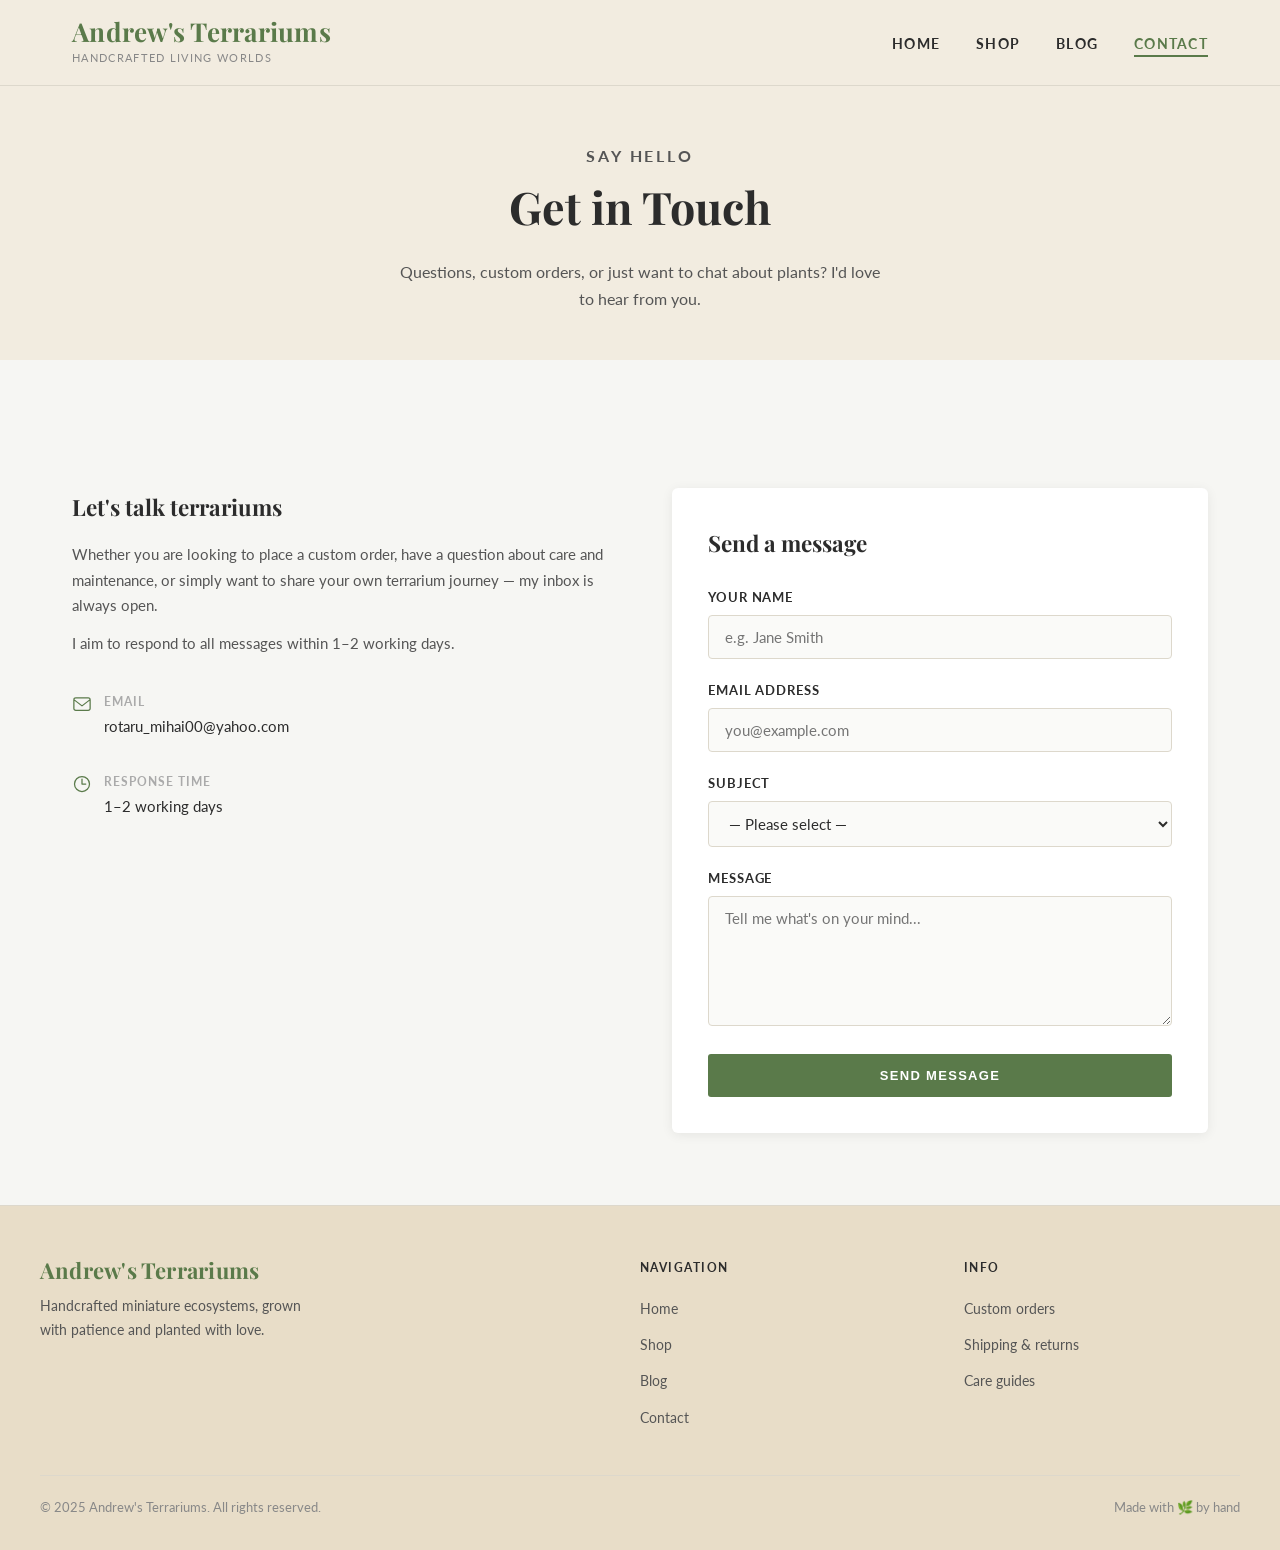
==== contact.html @ 7721b7fc "Initial commit: Andrew's Terrariums website" ====
<!DOCTYPE html>
<html lang="en">
<head>
  <meta charset="UTF-8" />
  <meta name="viewport" content="width=device-width, initial-scale=1.0" />
  <title>Contact — Andrew's Terrariums</title>
  <link rel="stylesheet" href="style.css" />
</head>
<body>


  <header>
    <div class="header-inner">
      <a href="index.html" class="logo">
        <span class="logo-name">Andrew's Terrariums</span>
        <span class="logo-tagline">Handcrafted living worlds</span>
      </a>
      <nav>
        <button class="hamburger" aria-label="Toggle menu" onclick="this.nextElementSibling.classList.toggle('open')">
          <span></span><span></span><span></span>
        </button>
        <ul>
          <li><a href="index.html">Home</a></li>
          <li><a href="shop.html">Shop</a></li>
          <li><a href="blog.html">Blog</a></li>
          <li><a href="contact.html" class="active">Contact</a></li>
        </ul>
      </nav>
    </div>
  </header>

  <!-- Page Header -->
  <div class="page-header">
    <p class="section-label">Say hello</p>
    <h1>Get in Touch</h1>
    <p>Questions, custom orders, or just want to chat about plants? I'd love to hear from you.</p>
  </div>

  <!-- Contact Content -->
  <section>
    <div class="page-content">
      <div class="contact-grid">

        <!-- Left: Info -->
        <div class="contact-info">
          <h3>Let's talk terrariums</h3>
          <p>Whether you are looking to place a custom order, have a question about care and maintenance, or simply want to share your own terrarium journey — my inbox is always open.</p>
          <p>I aim to respond to all messages within 1–2 working days.</p>

          <div style="margin-top:36px;">

            <div class="contact-detail">
              <div class="contact-detail-icon">
                <svg xmlns="http://www.w3.org/2000/svg" width="20" height="20" fill="none" viewBox="0 0 24 24" stroke="currentColor" stroke-width="1.5"><path stroke-linecap="round" stroke-linejoin="round" d="M21.75 6.75v10.5a2.25 2.25 0 01-2.25 2.25H4.5a2.25 2.25 0 01-2.25-2.25V6.75m19.5 0A2.25 2.25 0 0019.5 4.5h-15a2.25 2.25 0 00-2.25 2.25m19.5 0l-9.75 7.5-9.75-7.5"/></svg>
              </div>
              <div>
                <p style="font-size:12px;font-weight:700;letter-spacing:.08em;text-transform:uppercase;color:#aaa;margin-bottom:2px;">Email</p>
                <p style="font-size:15px;color:var(--text-dark);">rotaru_mihai00@yahoo.com</p>
              </div>
            </div>

            <div class="contact-detail">
              <div class="contact-detail-icon">
                <svg xmlns="http://www.w3.org/2000/svg" width="20" height="20" fill="none" viewBox="0 0 24 24" stroke="currentColor" stroke-width="1.5"><path stroke-linecap="round" stroke-linejoin="round" d="M12 6v6h4.5m4.5 0a9 9 0 11-18 0 9 9 0 0118 0z"/></svg>
              </div>
              <div>
                <p style="font-size:12px;font-weight:700;letter-spacing:.08em;text-transform:uppercase;color:#aaa;margin-bottom:2px;">Response time</p>
                <p style="font-size:15px;color:var(--text-dark);">1–2 working days</p>
              </div>
            </div>

          </div>

        </div>

        <!-- Right: Form -->
        <div>
          <div class="contact-form-card">
            <h3>Send a message</h3>
            <form action="#" method="post" onsubmit="handleForm(event)">

              <div class="form-group">
                <label for="name">Your name</label>
                <input type="text" id="name" name="name" placeholder="e.g. Jane Smith" required />
              </div>

              <div class="form-group">
                <label for="email">Email address</label>
                <input type="email" id="email" name="email" placeholder="you@example.com" required />
              </div>

              <div class="form-group">
                <label for="subject">Subject</label>
                <select id="subject" name="subject">
                  <option value="">— Please select —</option>
                  <option value="order">Placing an order</option>
                  <option value="custom">Custom terrarium enquiry</option>
                  <option value="care">Plant care question</option>
                  <option value="shipping">Shipping & delivery</option>
                  <option value="other">Something else</option>
                </select>
              </div>

              <div class="form-group">
                <label for="message">Message</label>
                <textarea id="message" name="message" placeholder="Tell me what's on your mind..." required></textarea>
              </div>

              <button type="submit" class="btn" style="width:100%;padding:14px;">Send message</button>

            </form>

            <!-- Success state (hidden until form submitted) -->
            <div id="form-success" style="display:none;margin-top:20px;padding:18px 20px;background:#edf5e8;border:1px solid #b8d4a4;border-radius:4px;">
              <p style="font-weight:700;color:var(--accent-green);margin-bottom:4px;">Message sent!</p>
              <p style="font-size:14px;color:#555;">Thanks for getting in touch. I will get back to you within 1–2 working days.</p>
            </div>

          </div>
        </div>

      </div>
    </div>
  </section>

  <!-- Footer -->
  <footer>
    <div class="footer-inner">
      <div class="footer-brand">
        <div class="logo-name">Andrew's Terrariums</div>
        <p>Handcrafted miniature ecosystems, grown with patience and planted with love.</p>
      </div>
      <div class="footer-col">
        <h4>Navigation</h4>
        <ul>
          <li><a href="index.html">Home</a></li>
          <li><a href="shop.html">Shop</a></li>
          <li><a href="blog.html">Blog</a></li>
          <li><a href="contact.html">Contact</a></li>
        </ul>
      </div>
      <div class="footer-col">
        <h4>Info</h4>
        <ul>
          <li><a href="contact.html">Custom orders</a></li>
          <li><a href="contact.html">Shipping & returns</a></li>
          <li><a href="contact.html">Care guides</a></li>
        </ul>
      </div>
    </div>
    <div class="footer-bottom">
      <span>&copy; 2025 Andrew's Terrariums. All rights reserved.</span>
      <span>Made with 🌿 by hand</span>
    </div>
  </footer>

  <script>
    function handleForm(e) {
      e.preventDefault();
      document.getElementById('form-success').style.display = 'block';
      e.target.style.display = 'none';
    }
  </script>

</body>
</html>
---- style.css ----
@import url('https://fonts.googleapis.com/css2?family=Playfair+Display:ital,wght@0,400;0,600;0,700;1,400&family=Lato:wght@300;400;700&display=swap');

*, *::before, *::after {
  box-sizing: border-box;
  margin: 0;
  padding: 0;
}

:root {
  --beige: #f2ece0;
  --beige-dark: #e8ddc8;
  --body-bg: #f6f6f3;
  --white: #ffffff;
  --text-dark: #2c2c2c;
  --text-mid: #555;
  --text-light: #888;
  --accent-green: #5a7a4a;
  --accent-green-light: #7a9e68;
  --accent-brown: #8b6f47;
  --border: #ddd8cc;
  --card-shadow: 0 2px 12px rgba(0,0,0,0.07);
}

html {
  scroll-behavior: smooth;
}

body {
  font-family: 'Lato', sans-serif;
  background-color: var(--body-bg);
  color: var(--text-dark);
  font-size: 16px;
  line-height: 1.7;
}

a {
  text-decoration: none;
  color: inherit;
}

img {
  max-width: 100%;
  display: block;
}

/* ── TOPBAR ── */
.topbar {
  background-color: var(--beige-dark);
  text-align: center;
  font-size: 13px;
  color: var(--text-mid);
  padding: 7px 20px;
  letter-spacing: 0.04em;
}

/* ── HEADER / NAV ── */
header {
  background-color: var(--beige);
  border-bottom: 1px solid var(--border);
  position: sticky;
  top: 0;
  z-index: 100;
}

.header-inner {
  max-width: 1200px;
  margin: 0 auto;
  display: flex;
  align-items: center;
  justify-content: space-between;
  padding: 18px 32px;
}

.logo {
  display: flex;
  flex-direction: column;
  align-items: flex-start;
}

.logo-name {
  font-family: 'Playfair Display', serif;
  font-size: 26px;
  font-weight: 700;
  color: var(--accent-green);
  letter-spacing: 0.01em;
  line-height: 1.1;
}

.logo-tagline {
  font-size: 11px;
  color: var(--text-light);
  letter-spacing: 0.12em;
  text-transform: uppercase;
  margin-top: 2px;
}

nav ul {
  list-style: none;
  display: flex;
  gap: 36px;
  align-items: center;
}

nav ul li a {
  font-size: 14px;
  font-weight: 700;
  letter-spacing: 0.09em;
  text-transform: uppercase;
  color: var(--text-dark);
  transition: color 0.2s;
  padding-bottom: 3px;
  border-bottom: 2px solid transparent;
}

nav ul li a:hover,
nav ul li a.active {
  color: var(--accent-green);
  border-bottom-color: var(--accent-green);
}

.hamburger {
  display: none;
  flex-direction: column;
  gap: 5px;
  cursor: pointer;
  background: none;
  border: none;
  padding: 4px;
}

.hamburger span {
  display: block;
  width: 24px;
  height: 2px;
  background: var(--text-dark);
  border-radius: 2px;
  transition: all 0.3s;
}

/* ── PAGE WRAPPER ── */
.page-content {
  max-width: 1200px;
  margin: 0 auto;
  padding: 0 32px;
}

/* ── HERO ── */
.hero {
  background-color: var(--beige);
  padding: 80px 32px 72px;
  text-align: center;
}

.hero h1 {
  font-family: 'Playfair Display', serif;
  font-size: clamp(2.2rem, 5vw, 3.6rem);
  color: var(--text-dark);
  line-height: 1.2;
  max-width: 680px;
  margin: 0 auto 20px;
}

.hero h1 em {
  color: var(--accent-green);
  font-style: italic;
}

.hero p {
  font-size: 17px;
  color: var(--text-mid);
  max-width: 520px;
  margin: 0 auto 36px;
}

.btn {
  display: inline-block;
  padding: 14px 36px;
  background-color: var(--accent-green);
  color: #fff;
  font-size: 13px;
  font-weight: 700;
  letter-spacing: 0.1em;
  text-transform: uppercase;
  border-radius: 3px;
  transition: background 0.2s, transform 0.15s;
  border: none;
  cursor: pointer;
}

.btn:hover {
  background-color: var(--accent-green-light);
  transform: translateY(-1px);
}

.btn-outline {
  background: transparent;
  border: 2px solid var(--accent-green);
  color: var(--accent-green);
}

.btn-outline:hover {
  background-color: var(--accent-green);
  color: #fff;
}

/* ── HERO IMAGE PLACEHOLDER ── */
.hero-img-wrap {
  max-width: 900px;
  margin: 52px auto 0;
  border-radius: 6px;
  overflow: hidden;
  box-shadow: 0 8px 40px rgba(0,0,0,0.10);
}

.img-placeholder {
  background: linear-gradient(135deg, #d4e8c2 0%, #b8d4a4 50%, #a0c090 100%);
  display: flex;
  flex-direction: column;
  align-items: center;
  justify-content: center;
  color: rgba(255,255,255,0.85);
  font-size: 14px;
  letter-spacing: 0.06em;
  text-transform: uppercase;
  gap: 10px;
}

.img-placeholder svg {
  opacity: 0.7;
}

.img-placeholder.tall { height: 480px; }
.img-placeholder.medium { height: 320px; }
.img-placeholder.short { height: 220px; }
.img-placeholder.square { height: 260px; }

/* ── SECTION SHARED ── */
section {
  padding: 72px 0;
}

.section-label {
  font-size: 11px;
  font-weight: 700;
  letter-spacing: 0.18em;
  text-transform: uppercase;
  color: var(--accent-green);
  margin-bottom: 10px;
}

.section-title {
  font-family: 'Playfair Display', serif;
  font-size: clamp(1.6rem, 3vw, 2.4rem);
  color: var(--text-dark);
  line-height: 1.25;
  margin-bottom: 16px;
}

.section-sub {
  font-size: 16px;
  color: var(--text-mid);
  max-width: 560px;
  line-height: 1.75;
}

/* ── FEATURED GRID (Home) ── */
.featured-grid {
  display: grid;
  grid-template-columns: repeat(3, 1fr);
  gap: 28px;
  margin-top: 48px;
}

.feature-card {
  background: var(--white);
  border-radius: 6px;
  overflow: hidden;
  box-shadow: var(--card-shadow);
  transition: transform 0.2s, box-shadow 0.2s;
}

.feature-card:hover {
  transform: translateY(-4px);
  box-shadow: 0 8px 28px rgba(0,0,0,0.10);
}

.feature-card-body {
  padding: 22px 24px 26px;
}

.feature-card-body h3 {
  font-family: 'Playfair Display', serif;
  font-size: 18px;
  margin-bottom: 8px;
}

.feature-card-body p {
  font-size: 14px;
  color: var(--text-mid);
  margin-bottom: 18px;
}

.feature-card-body a {
  font-size: 13px;
  font-weight: 700;
  letter-spacing: 0.07em;
  text-transform: uppercase;
  color: var(--accent-green);
  border-bottom: 1px solid var(--accent-green);
  padding-bottom: 2px;
  transition: color 0.2s;
}

.feature-card-body a:hover {
  color: var(--accent-green-light);
}

/* ── ABOUT STRIP ── */
.about-strip {
  background-color: var(--beige);
  padding: 72px 32px;
}

.about-inner {
  max-width: 1200px;
  margin: 0 auto;
  display: grid;
  grid-template-columns: 1fr 1fr;
  gap: 64px;
  align-items: center;
}

.about-text p {
  font-size: 16px;
  color: var(--text-mid);
  margin-bottom: 16px;
}

/* ── SHOP GRID ── */
.shop-grid {
  display: grid;
  grid-template-columns: repeat(3, 1fr);
  gap: 28px;
  margin-top: 48px;
}

.product-card {
  background: var(--white);
  border-radius: 6px;
  overflow: hidden;
  box-shadow: var(--card-shadow);
  transition: transform 0.2s, box-shadow 0.2s;
  cursor: pointer;
}

.product-card:hover {
  transform: translateY(-4px);
  box-shadow: 0 8px 28px rgba(0,0,0,0.10);
}

.product-card-body {
  padding: 18px 20px 22px;
}

.product-card-body h3 {
  font-family: 'Playfair Display', serif;
  font-size: 17px;
  margin-bottom: 4px;
}

.product-card-body .price {
  font-size: 15px;
  font-weight: 700;
  color: var(--accent-green);
  margin-bottom: 14px;
}

.product-card-body .desc {
  font-size: 13.5px;
  color: var(--text-mid);
  margin-bottom: 18px;
  line-height: 1.6;
}

/* ── BLOG ── */
.blog-hero {
  background-color: var(--beige);
  padding: 64px 32px 56px;
  text-align: center;
}

.blog-layout {
  display: grid;
  grid-template-columns: 1fr 340px;
  gap: 52px;
  align-items: start;
  margin-top: 56px;
}

.blog-post {
  background: var(--white);
  border-radius: 6px;
  overflow: hidden;
  box-shadow: var(--card-shadow);
  margin-bottom: 36px;
}

.blog-post-body {
  padding: 32px 36px 36px;
}

.blog-meta {
  font-size: 12px;
  color: var(--text-light);
  letter-spacing: 0.08em;
  text-transform: uppercase;
  margin-bottom: 12px;
}

.blog-post-body h2 {
  font-family: 'Playfair Display', serif;
  font-size: 1.8rem;
  line-height: 1.3;
  margin-bottom: 20px;
}

.blog-post-body p {
  font-size: 16px;
  color: var(--text-mid);
  margin-bottom: 18px;
  line-height: 1.8;
}

.blog-img-wrap {
  margin: 28px 0;
  border-radius: 4px;
  overflow: hidden;
}

.blog-sidebar {
  position: sticky;
  top: 90px;
}

.sidebar-widget {
  background: var(--white);
  border-radius: 6px;
  padding: 26px 28px;
  box-shadow: var(--card-shadow);
  margin-bottom: 28px;
}

.sidebar-widget h4 {
  font-family: 'Playfair Display', serif;
  font-size: 16px;
  margin-bottom: 16px;
  padding-bottom: 10px;
  border-bottom: 1px solid var(--border);
}

.sidebar-widget ul {
  list-style: none;
}

.sidebar-widget ul li {
  padding: 7px 0;
  border-bottom: 1px solid var(--border);
  font-size: 14px;
  color: var(--text-mid);
}

.sidebar-widget ul li:last-child {
  border-bottom: none;
}

.sidebar-widget ul li a {
  color: var(--text-mid);
  transition: color 0.2s;
}

.sidebar-widget ul li a:hover {
  color: var(--accent-green);
}

.tag-cloud {
  display: flex;
  flex-wrap: wrap;
  gap: 8px;
  margin-top: 4px;
}

.tag {
  background: var(--beige);
  border: 1px solid var(--border);
  border-radius: 20px;
  padding: 4px 14px;
  font-size: 12px;
  color: var(--text-mid);
  transition: background 0.2s, color 0.2s;
  cursor: pointer;
}

.tag:hover {
  background: var(--accent-green);
  color: #fff;
  border-color: var(--accent-green);
}

/* ── CONTACT ── */
.contact-grid {
  display: grid;
  grid-template-columns: 1fr 1fr;
  gap: 64px;
  margin-top: 56px;
  align-items: start;
}

.contact-info h3 {
  font-family: 'Playfair Display', serif;
  font-size: 1.4rem;
  margin-bottom: 16px;
}

.contact-info p {
  font-size: 15px;
  color: var(--text-mid);
  margin-bottom: 12px;
}

.contact-detail {
  display: flex;
  align-items: flex-start;
  gap: 12px;
  margin-bottom: 20px;
}

.contact-detail-icon {
  color: var(--accent-green);
  flex-shrink: 0;
  margin-top: 2px;
}

.contact-form-card {
  background: var(--white);
  border-radius: 6px;
  padding: 36px;
  box-shadow: var(--card-shadow);
}

.contact-form-card h3 {
  font-family: 'Playfair Display', serif;
  font-size: 1.4rem;
  margin-bottom: 24px;
}

.form-group {
  margin-bottom: 20px;
}

.form-group label {
  display: block;
  font-size: 13px;
  font-weight: 700;
  letter-spacing: 0.07em;
  text-transform: uppercase;
  margin-bottom: 7px;
  color: var(--text-dark);
}

.form-group input,
.form-group textarea,
.form-group select {
  width: 100%;
  padding: 12px 16px;
  border: 1px solid var(--border);
  border-radius: 4px;
  font-family: 'Lato', sans-serif;
  font-size: 15px;
  color: var(--text-dark);
  background: #fafaf8;
  transition: border-color 0.2s, box-shadow 0.2s;
  outline: none;
}

.form-group input:focus,
.form-group textarea:focus,
.form-group select:focus {
  border-color: var(--accent-green);
  box-shadow: 0 0 0 3px rgba(90,122,74,0.12);
  background: #fff;
}

.form-group textarea {
  resize: vertical;
  min-height: 130px;
}

/* ── FOOTER ── */
footer {
  background-color: var(--beige-dark);
  border-top: 1px solid var(--border);
  padding: 52px 32px 32px;
}

.footer-inner {
  max-width: 1200px;
  margin: 0 auto;
  display: grid;
  grid-template-columns: 2fr 1fr 1fr;
  gap: 48px;
}

.footer-brand .logo-name {
  font-size: 22px;
  margin-bottom: 12px;
}

.footer-brand p {
  font-size: 14px;
  color: var(--text-mid);
  max-width: 280px;
  line-height: 1.7;
}

.footer-col h4 {
  font-size: 12px;
  font-weight: 700;
  letter-spacing: 0.12em;
  text-transform: uppercase;
  color: var(--text-dark);
  margin-bottom: 16px;
}

.footer-col ul {
  list-style: none;
}

.footer-col ul li {
  margin-bottom: 9px;
}

.footer-col ul li a {
  font-size: 14px;
  color: var(--text-mid);
  transition: color 0.2s;
}

.footer-col ul li a:hover {
  color: var(--accent-green);
}

.footer-bottom {
  max-width: 1200px;
  margin: 36px auto 0;
  padding-top: 20px;
  border-top: 1px solid var(--border);
  font-size: 13px;
  color: var(--text-light);
  display: flex;
  justify-content: space-between;
  align-items: center;
}

/* ── DIVIDER ── */
.divider {
  height: 1px;
  background: var(--border);
  margin: 0;
}

/* ── PAGE HEADER (inner pages) ── */
.page-header {
  background-color: var(--beige);
  padding: 56px 32px 48px;
  text-align: center;
}

.page-header h1 {
  font-family: 'Playfair Display', serif;
  font-size: clamp(1.8rem, 4vw, 2.8rem);
  margin-bottom: 12px;
}

.page-header p {
  font-size: 16px;
  color: var(--text-mid);
  max-width: 480px;
  margin: 0 auto;
}

/* ── RESPONSIVE ── */
@media (max-width: 900px) {
  .featured-grid,
  .shop-grid { grid-template-columns: repeat(2, 1fr); }
  .about-inner,
  .contact-grid { grid-template-columns: 1fr; gap: 40px; }
  .blog-layout { grid-template-columns: 1fr; }
  .blog-sidebar { position: static; }
  .footer-inner { grid-template-columns: 1fr 1fr; }
}

@media (max-width: 640px) {
  .header-inner { padding: 16px 20px; }
  .page-content { padding: 0 20px; }
  .hero { padding: 56px 20px 52px; }
  nav ul { display: none; flex-direction: column; gap: 0; position: absolute; top: 100%; left: 0; right: 0; background: var(--beige); border-bottom: 1px solid var(--border); padding: 16px 0; }
  nav ul.open { display: flex; }
  nav ul li a { display: block; padding: 12px 28px; border-bottom: none; }
  .hamburger { display: flex; }
  .featured-grid,
  .shop-grid { grid-template-columns: 1fr; }
  .footer-inner { grid-template-columns: 1fr; gap: 32px; }
  .blog-post-body { padding: 22px 20px 24px; }
  .contact-form-card { padding: 24px 20px; }
}
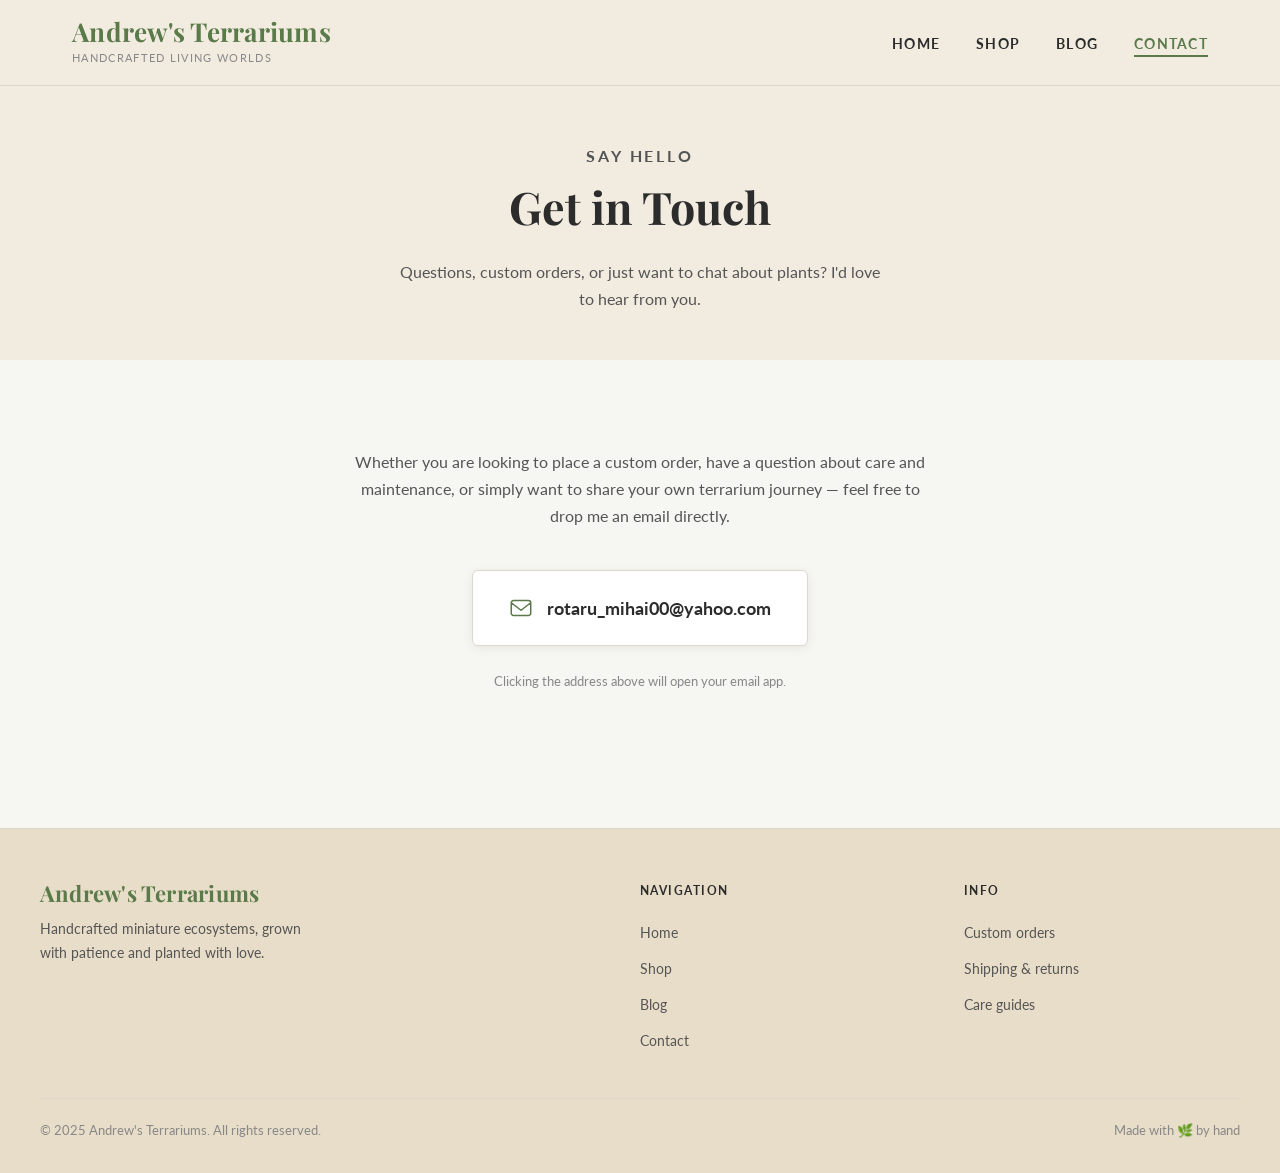
==== commit 9b96b166: "Remove contact form — show email address only" ====
--- a/contact.html
+++ b/contact.html
@@ -38,88 +38,15 @@
 
   <!-- Contact Content -->
   <section>
-    <div class="page-content">
-      <div class="contact-grid">
+    <div class="page-content" style="max-width:640px;text-align:center;padding-top:16px;padding-bottom:64px;">
+      <p style="font-size:16px;color:var(--text-mid);margin-bottom:40px;">Whether you are looking to place a custom order, have a question about care and maintenance, or simply want to share your own terrarium journey — feel free to drop me an email directly.</p>
 
-        <!-- Left: Info -->
-        <div class="contact-info">
-          <h3>Let's talk terrariums</h3>
-          <p>Whether you are looking to place a custom order, have a question about care and maintenance, or simply want to share your own terrarium journey — my inbox is always open.</p>
-          <p>I aim to respond to all messages within 1–2 working days.</p>
+      <a href="mailto:rotaru_mihai00@yahoo.com" style="display:inline-flex;align-items:center;gap:14px;background:var(--white);border:1px solid var(--border);border-radius:6px;padding:22px 36px;box-shadow:var(--card-shadow);transition:box-shadow 0.2s;text-decoration:none;">
+        <svg xmlns="http://www.w3.org/2000/svg" width="24" height="24" fill="none" viewBox="0 0 24 24" stroke="var(--accent-green)" stroke-width="1.5"><path stroke-linecap="round" stroke-linejoin="round" d="M21.75 6.75v10.5a2.25 2.25 0 01-2.25 2.25H4.5a2.25 2.25 0 01-2.25-2.25V6.75m19.5 0A2.25 2.25 0 0019.5 4.5h-15a2.25 2.25 0 00-2.25 2.25m19.5 0l-9.75 7.5-9.75-7.5"/></svg>
+        <span style="font-size:18px;font-weight:700;color:var(--text-dark);">rotaru_mihai00@yahoo.com</span>
+      </a>
 
-          <div style="margin-top:36px;">
-
-            <div class="contact-detail">
-              <div class="contact-detail-icon">
-                <svg xmlns="http://www.w3.org/2000/svg" width="20" height="20" fill="none" viewBox="0 0 24 24" stroke="currentColor" stroke-width="1.5"><path stroke-linecap="round" stroke-linejoin="round" d="M21.75 6.75v10.5a2.25 2.25 0 01-2.25 2.25H4.5a2.25 2.25 0 01-2.25-2.25V6.75m19.5 0A2.25 2.25 0 0019.5 4.5h-15a2.25 2.25 0 00-2.25 2.25m19.5 0l-9.75 7.5-9.75-7.5"/></svg>
-              </div>
-              <div>
-                <p style="font-size:12px;font-weight:700;letter-spacing:.08em;text-transform:uppercase;color:#aaa;margin-bottom:2px;">Email</p>
-                <p style="font-size:15px;color:var(--text-dark);">rotaru_mihai00@yahoo.com</p>
-              </div>
-            </div>
-
-            <div class="contact-detail">
-              <div class="contact-detail-icon">
-                <svg xmlns="http://www.w3.org/2000/svg" width="20" height="20" fill="none" viewBox="0 0 24 24" stroke="currentColor" stroke-width="1.5"><path stroke-linecap="round" stroke-linejoin="round" d="M12 6v6h4.5m4.5 0a9 9 0 11-18 0 9 9 0 0118 0z"/></svg>
-              </div>
-              <div>
-                <p style="font-size:12px;font-weight:700;letter-spacing:.08em;text-transform:uppercase;color:#aaa;margin-bottom:2px;">Response time</p>
-                <p style="font-size:15px;color:var(--text-dark);">1–2 working days</p>
-              </div>
-            </div>
-
-          </div>
-
-        </div>
-
-        <!-- Right: Form -->
-        <div>
-          <div class="contact-form-card">
-            <h3>Send a message</h3>
-            <form action="#" method="post" onsubmit="handleForm(event)">
-
-              <div class="form-group">
-                <label for="name">Your name</label>
-                <input type="text" id="name" name="name" placeholder="e.g. Jane Smith" required />
-              </div>
-
-              <div class="form-group">
-                <label for="email">Email address</label>
-                <input type="email" id="email" name="email" placeholder="you@example.com" required />
-              </div>
-
-              <div class="form-group">
-                <label for="subject">Subject</label>
-                <select id="subject" name="subject">
-                  <option value="">— Please select —</option>
-                  <option value="order">Placing an order</option>
-                  <option value="custom">Custom terrarium enquiry</option>
-                  <option value="care">Plant care question</option>
-                  <option value="shipping">Shipping & delivery</option>
-                  <option value="other">Something else</option>
-                </select>
-              </div>
-
-              <div class="form-group">
-                <label for="message">Message</label>
-                <textarea id="message" name="message" placeholder="Tell me what's on your mind..." required></textarea>
-              </div>
-
-              <button type="submit" class="btn" style="width:100%;padding:14px;">Send message</button>
-
-            </form>
-
-            <!-- Success state (hidden until form submitted) -->
-            <div id="form-success" style="display:none;margin-top:20px;padding:18px 20px;background:#edf5e8;border:1px solid #b8d4a4;border-radius:4px;">
-              <p style="font-weight:700;color:var(--accent-green);margin-bottom:4px;">Message sent!</p>
-              <p style="font-size:14px;color:#555;">Thanks for getting in touch. I will get back to you within 1–2 working days.</p>
-            </div>
-
-          </div>
-        </div>
-
-      </div>
+      <p style="margin-top:24px;font-size:13px;color:var(--text-light);">Clicking the address above will open your email app.</p>
     </div>
   </section>
 
@@ -154,13 +81,6 @@
     </div>
   </footer>
 
-  <script>
-    function handleForm(e) {
-      e.preventDefault();
-      document.getElementById('form-success').style.display = 'block';
-      e.target.style.display = 'none';
-    }
-  </script>
 
 </body>
 </html>
